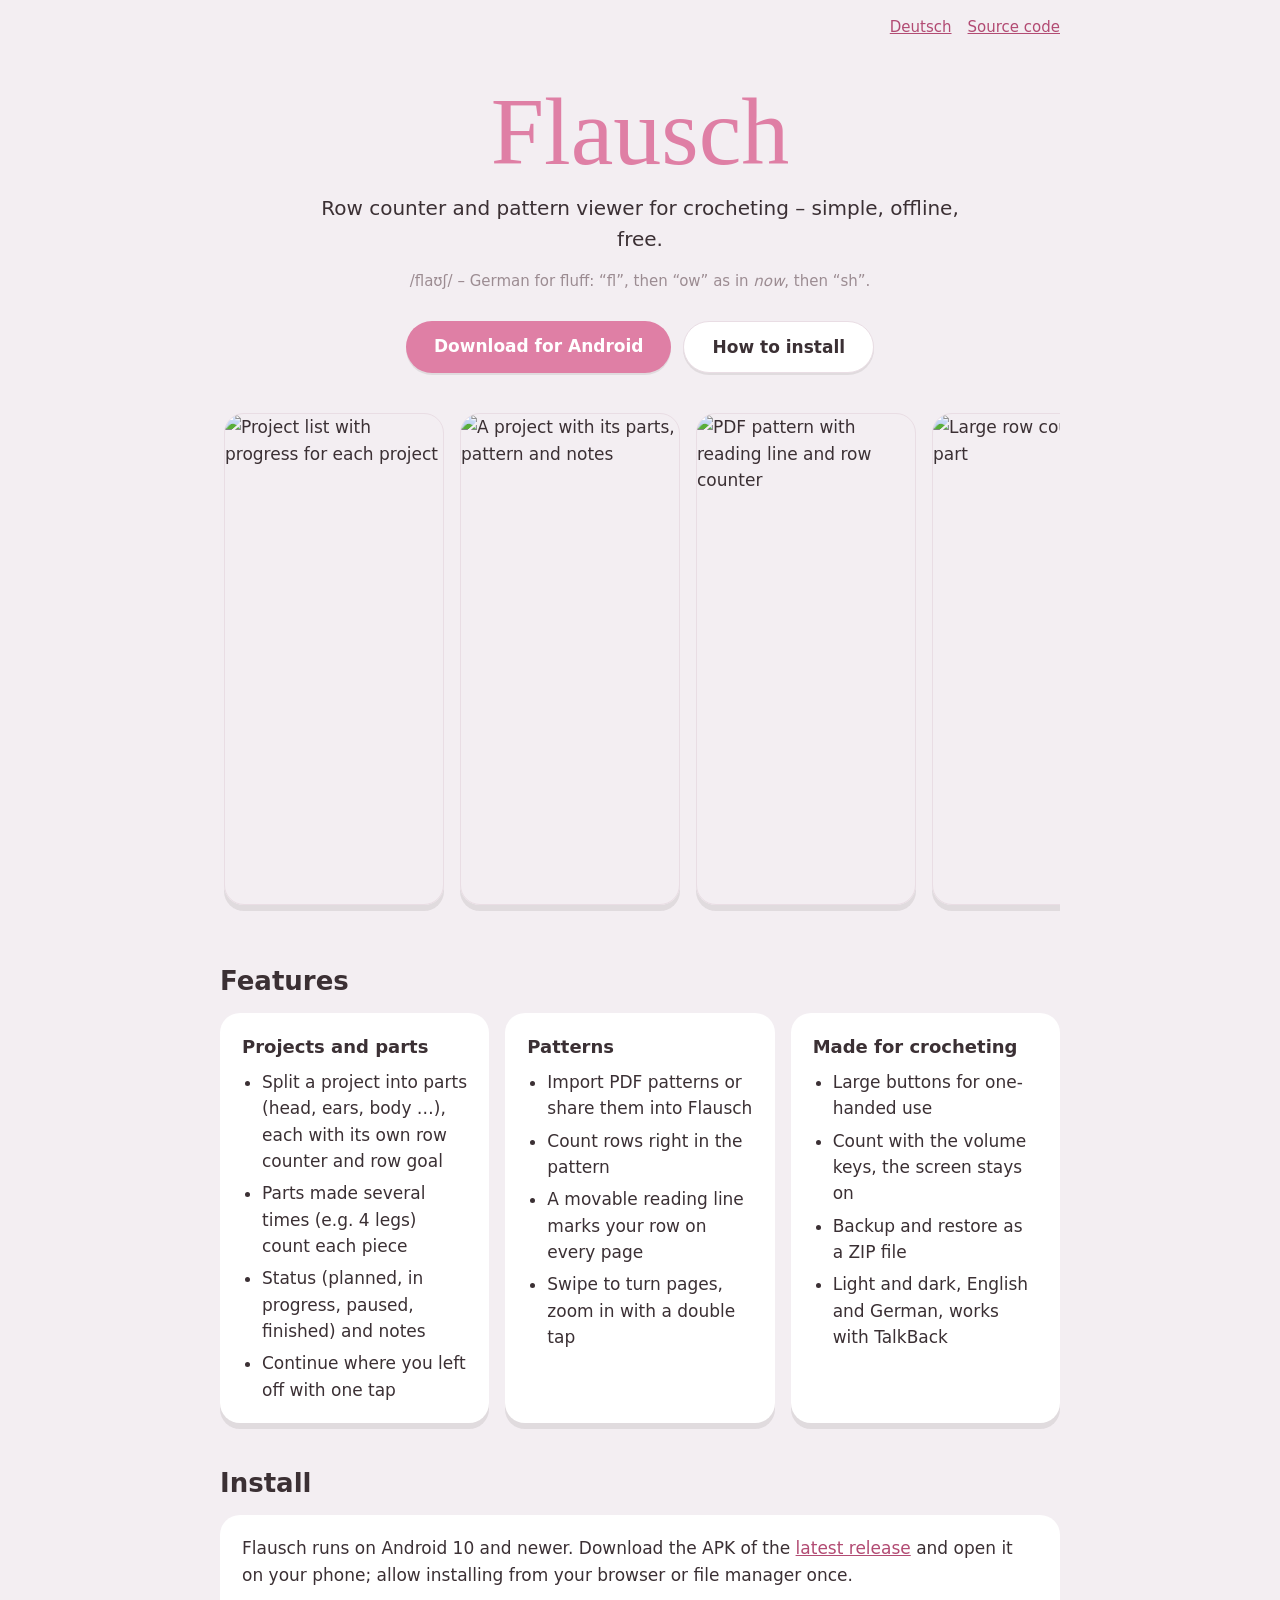
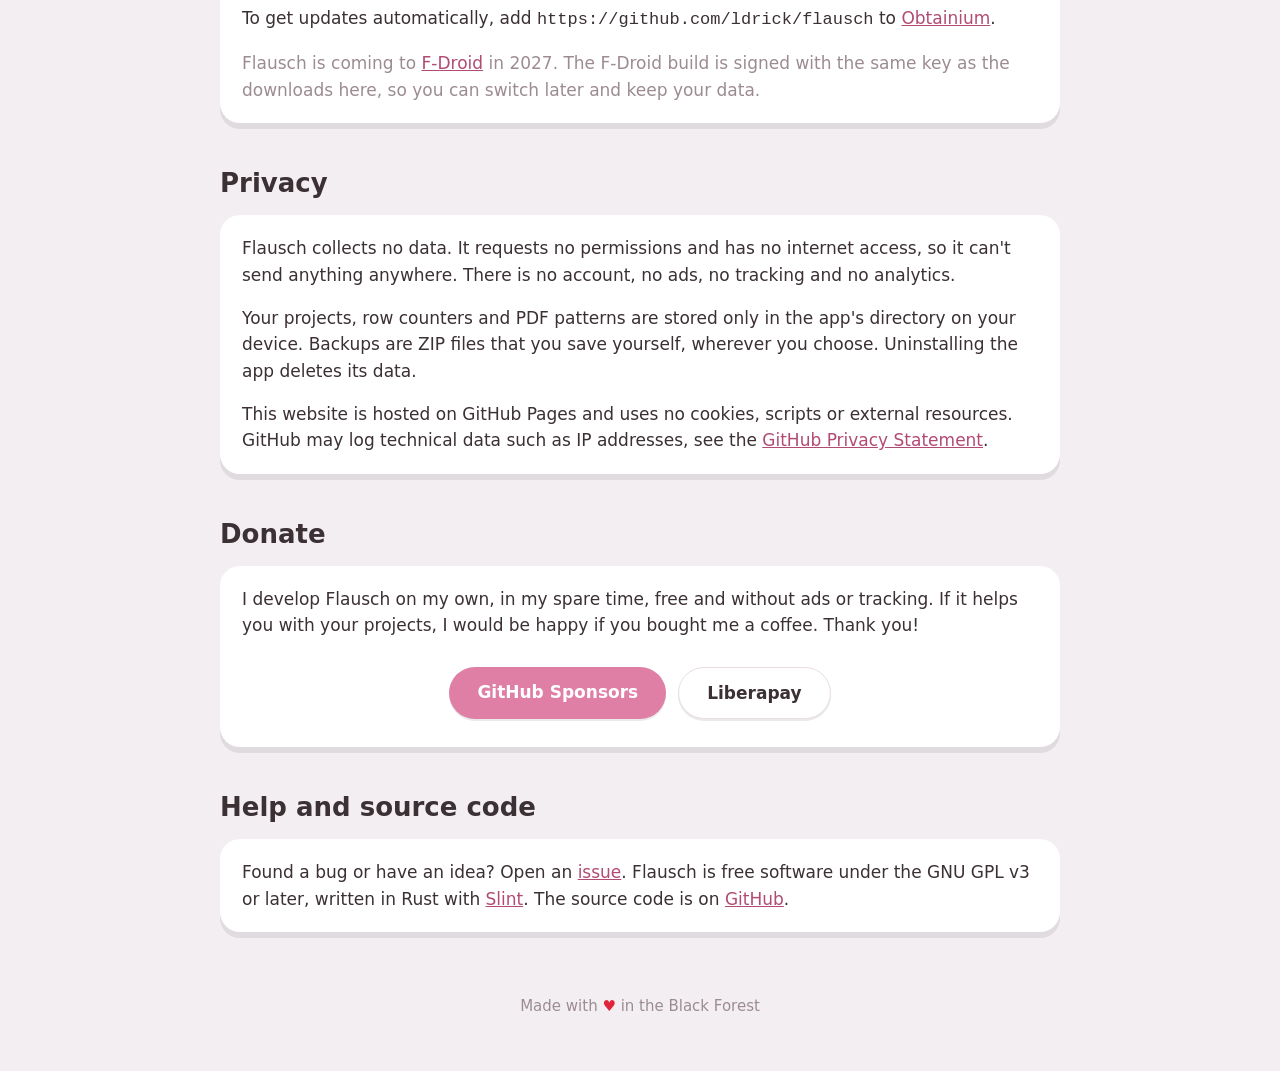
==== website/index.html @ e818947a "feat: project website, linked in the settings" ====
<!doctype html>
<html lang="en">
<head>
    <meta charset="utf-8">
    <meta name="viewport" content="width=device-width, initial-scale=1">
    <title>Flausch – row counter and pattern viewer for crocheting</title>
    <meta name="description" content="Row counter and pattern viewer for crocheting – simple, offline, free. An Android app without account, ads or tracking.">
    <link rel="stylesheet" href="style.css">
    <link rel="icon" href="icon.png">
    <link rel="alternate" hreflang="de" href="https://ldrick.github.io/flausch/de/">
</head>
<body>
<header>
    <nav>
        <a href="de/" hreflang="de" lang="de">Deutsch</a>
        <a href="https://github.com/ldrick/flausch">Source code</a>
    </nav>
</header>
<main>
    <div class="hero">
        <h1 class="wordmark">Flausch</h1>
        <p class="tagline">Row counter and pattern viewer for crocheting – simple, offline, free.</p>
        <p class="pronunciation">/flaʊʃ/ – German for fluff: “fl”, then “ow” as in <i>now</i>, then “sh”.</p>
        <div class="buttons">
            <a class="button" href="https://github.com/ldrick/flausch/releases/latest">Download for Android</a>
            <a class="button secondary" href="#install">How to install</a>
        </div>
    </div>

    <div class="screenshots">
        <img src="screenshots/en/1.png" width="1080" height="2424" alt="Project list with progress for each project">
        <img src="screenshots/en/2.png" width="1080" height="2424" alt="A project with its parts, pattern and notes" loading="lazy">
        <img src="screenshots/en/3.png" width="1080" height="2424" alt="PDF pattern with reading line and row counter" loading="lazy">
        <img src="screenshots/en/4.png" width="1080" height="2424" alt="Large row counter of a part" loading="lazy">
        <img src="screenshots/en/5.png" width="1080" height="2424" alt="Settings" loading="lazy">
        <img src="screenshots/en/6.png" width="1080" height="2424" alt="Project list in dark mode" loading="lazy">
    </div>

    <section>
        <h2>Features</h2>
        <div class="cards">
            <div class="card">
                <h3>Projects and parts</h3>
                <ul>
                    <li>Split a project into parts (head, ears, body …), each with its own row counter and row goal</li>
                    <li>Parts made several times (e.g. 4 legs) count each piece</li>
                    <li>Status (planned, in progress, paused, finished) and notes</li>
                    <li>Continue where you left off with one tap</li>
                </ul>
            </div>
            <div class="card">
                <h3>Patterns</h3>
                <ul>
                    <li>Import PDF patterns or share them into Flausch</li>
                    <li>Count rows right in the pattern</li>
                    <li>A movable reading line marks your row on every page</li>
                    <li>Swipe to turn pages, zoom in with a double tap</li>
                </ul>
            </div>
            <div class="card">
                <h3>Made for crocheting</h3>
                <ul>
                    <li>Large buttons for one-handed use</li>
                    <li>Count with the volume keys, the screen stays on</li>
                    <li>Backup and restore as a ZIP file</li>
                    <li>Light and dark, English and German, works with TalkBack</li>
                </ul>
            </div>
        </div>
    </section>

    <section id="install">
        <h2>Install</h2>
        <div class="card">
            <p>Flausch runs on Android 10 and newer. Download the APK of the
                <a href="https://github.com/ldrick/flausch/releases/latest">latest release</a> and open it on your
                phone; allow installing from your browser or file manager once.</p>
            <p>To get updates automatically, add <code>https://github.com/ldrick/flausch</code> to
                <a href="https://github.com/ImranR98/Obtainium">Obtainium</a>.</p>
            <p class="muted">Flausch is coming to <a href="https://f-droid.org">F-Droid</a> in 2027. The F-Droid build
                is signed with the same key as the downloads here, so you can switch later and keep your data.</p>
        </div>
    </section>

    <section id="privacy">
        <h2>Privacy</h2>
        <div class="card">
            <p>Flausch collects no data. It requests no permissions and has no internet access, so it can't send
                anything anywhere. There is no account, no ads, no tracking and no analytics.</p>
            <p>Your projects, row counters and PDF patterns are stored only in the app's directory on your device.
                Backups are ZIP files that you save yourself, wherever you choose. Uninstalling the app deletes its
                data.</p>
            <p>This website is hosted on GitHub Pages and uses no cookies, scripts or external resources. GitHub may
                log technical data such as IP addresses, see the
                <a href="https://docs.github.com/en/site-policy/privacy-policies/github-general-privacy-statement">GitHub
                Privacy Statement</a>.</p>
        </div>
    </section>

    <section id="donate">
        <h2>Donate</h2>
        <div class="card">
            <p>I develop Flausch on my own, in my spare time, free and without ads or tracking. If it helps you with
                your projects, I would be happy if you bought me a coffee. Thank you!</p>
            <div class="buttons">
                <a class="button" href="https://github.com/sponsors/ldrick">GitHub Sponsors</a>
                <a class="button secondary" href="https://liberapay.com/ldrick">Liberapay</a>
            </div>
        </div>
    </section>

    <section>
        <h2>Help and source code</h2>
        <div class="card">
            <p>Found a bug or have an idea? Open an <a href="https://github.com/ldrick/flausch/issues">issue</a>.
                Flausch is free software under the GNU GPL v3 or later, written in Rust with
                <a href="https://slint.dev">Slint</a>. The source code is on
                <a href="https://github.com/ldrick/flausch">GitHub</a>.</p>
        </div>
    </section>
</main>
<footer>
    <p>Made with <span class="heart" aria-label="love">♥</span> in the Black Forest</p>
</footer>
</body>
</html>
---- website/style.css ----
/* Colors and radii follow ui/theme.slint; change them together. */
@font-face {
    font-family: "Montez";
    src: url("fonts/Montez-Regular.ttf") format("truetype");
    font-display: swap;
}

:root {
    color-scheme: light dark;
    --background: #f3eef2;
    --surface: #ffffff;
    --surface-muted: #f8f3f6;
    --border: #e9dde4;
    --text: #3b3034;
    --text-muted: #9c8c92;
    --accent: #df7fa5;
    --accent-pressed: #b24b73;
    --accent-soft: #f0b9ce;
    --on-accent: #ffffff;
    --heart: #e0243a;
    --shadow: #3b30341a;
    --radius-small: 12px;
    --radius: 20px;
    --radius-large: 28px;
}

@media (prefers-color-scheme: dark) {
    :root {
        --background: #1b1618;
        --surface: #251f22;
        --surface-muted: #312a2d;
        --border: #3d3438;
        --text: #eee4e8;
        --text-muted: #a6969c;
        --accent: #f0b9ce;
        --accent-pressed: #df7fa5;
        --accent-soft: #4a2638;
        --on-accent: #3a1427;
        --heart: #ff5c6c;
        --shadow: #00000060;
    }
}

* {
    box-sizing: border-box;
}

body {
    margin: 0;
    background: var(--background);
    color: var(--text);
    font: 17px/1.55 system-ui, -apple-system, "Segoe UI", Roboto, sans-serif;
}

main,
header,
footer {
    max-width: 880px;
    margin: 0 auto;
    padding: 0 20px;
}

a {
    color: var(--accent-pressed);
}

@media (prefers-color-scheme: dark) {
    a {
        color: var(--accent);
    }
}

nav {
    display: flex;
    justify-content: flex-end;
    gap: 16px;
    padding: 16px 0;
    font-size: 15px;
}

.hero {
    text-align: center;
    padding: 24px 0 8px;
}

.wordmark {
    margin: 0;
    font-family: "Montez", cursive;
    font-weight: normal;
    font-size: 96px;
    line-height: 1.1;
    color: var(--accent);
}

.tagline {
    margin: 8px auto 0;
    max-width: 34em;
    font-size: 20px;
}

.pronunciation {
    color: var(--text-muted);
    font-size: 15px;
}

.buttons {
    display: flex;
    flex-wrap: wrap;
    justify-content: center;
    gap: 12px;
    margin: 28px 0 8px;
}

.button {
    display: inline-block;
    min-height: 48px;
    padding: 12px 28px;
    border-radius: 999px;
    background: var(--accent);
    color: var(--on-accent);
    font-weight: 600;
    text-decoration: none;
    box-shadow: 0 2px 0 var(--shadow);
}

.button:hover {
    background: var(--accent-pressed);
    color: #ffffff;
}

.button.secondary {
    background: var(--surface);
    color: var(--text);
    border: 1px solid var(--border);
}

.button.secondary:hover {
    background: var(--surface-muted);
}

.screenshots {
    display: flex;
    gap: 16px;
    overflow-x: auto;
    padding: 24px 4px 16px;
    scroll-snap-type: x mandatory;
}

.screenshots img {
    flex: 0 0 auto;
    width: 220px;
    height: auto;
    border-radius: var(--radius);
    border: 1px solid var(--border);
    box-shadow: 0 6px 0 var(--shadow);
    scroll-snap-align: center;
}

section {
    margin: 24px 0;
}

h2 {
    margin: 40px 0 12px;
    font-size: 26px;
}

.cards {
    display: grid;
    grid-template-columns: repeat(auto-fit, minmax(250px, 1fr));
    gap: 16px;
}

.card {
    background: var(--surface);
    border-radius: var(--radius);
    padding: 20px 22px;
    box-shadow: 0 6px 0 var(--shadow);
}

.card h3 {
    margin: 0 0 8px;
    font-size: 18px;
}

.card ul {
    margin: 0;
    padding-left: 20px;
}

.card li + li {
    margin-top: 6px;
}

.card p:first-child {
    margin-top: 0;
}

.card p:last-child {
    margin-bottom: 0;
}

.muted {
    color: var(--text-muted);
}

footer {
    padding-top: 24px;
    padding-bottom: 40px;
    text-align: center;
    color: var(--text-muted);
    font-size: 15px;
}

.heart {
    color: var(--heart);
}

@media (max-width: 480px) {
    .wordmark {
        font-size: 72px;
    }

    .screenshots img {
        width: 180px;
    }
}
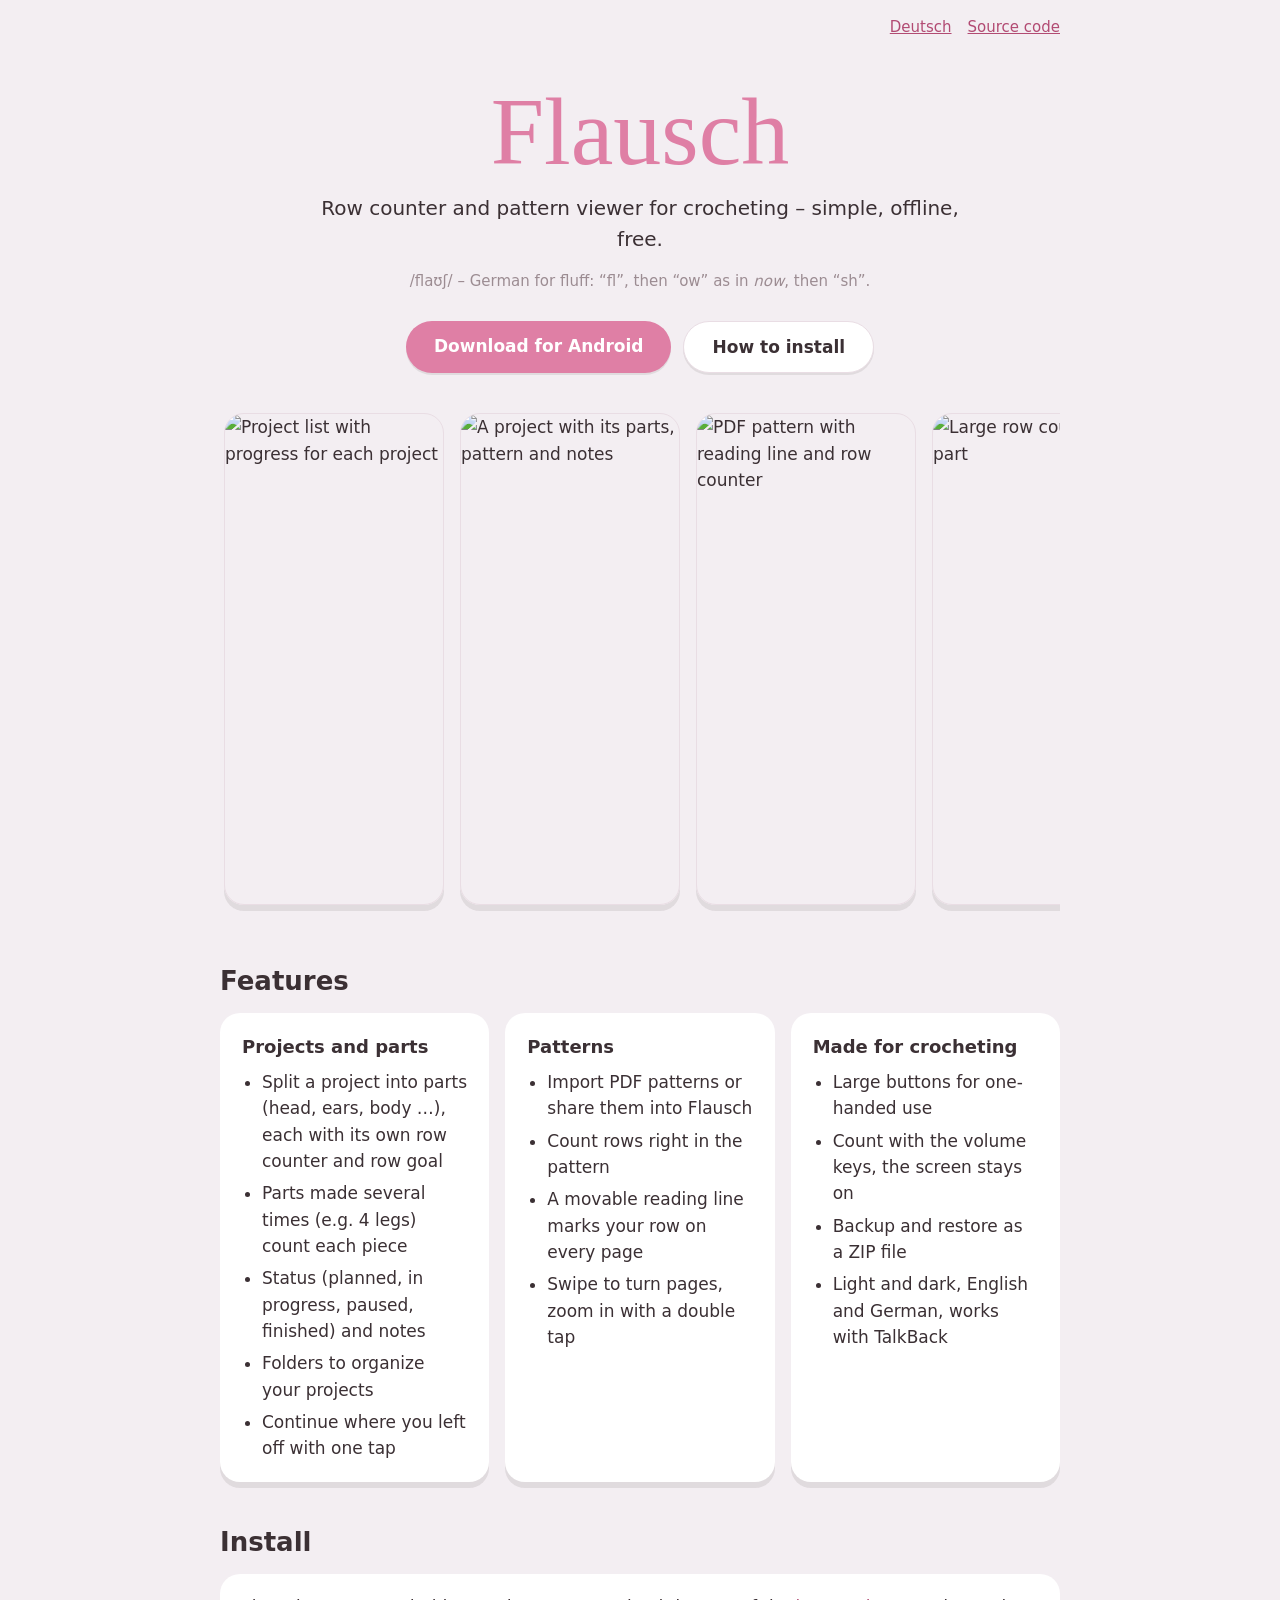
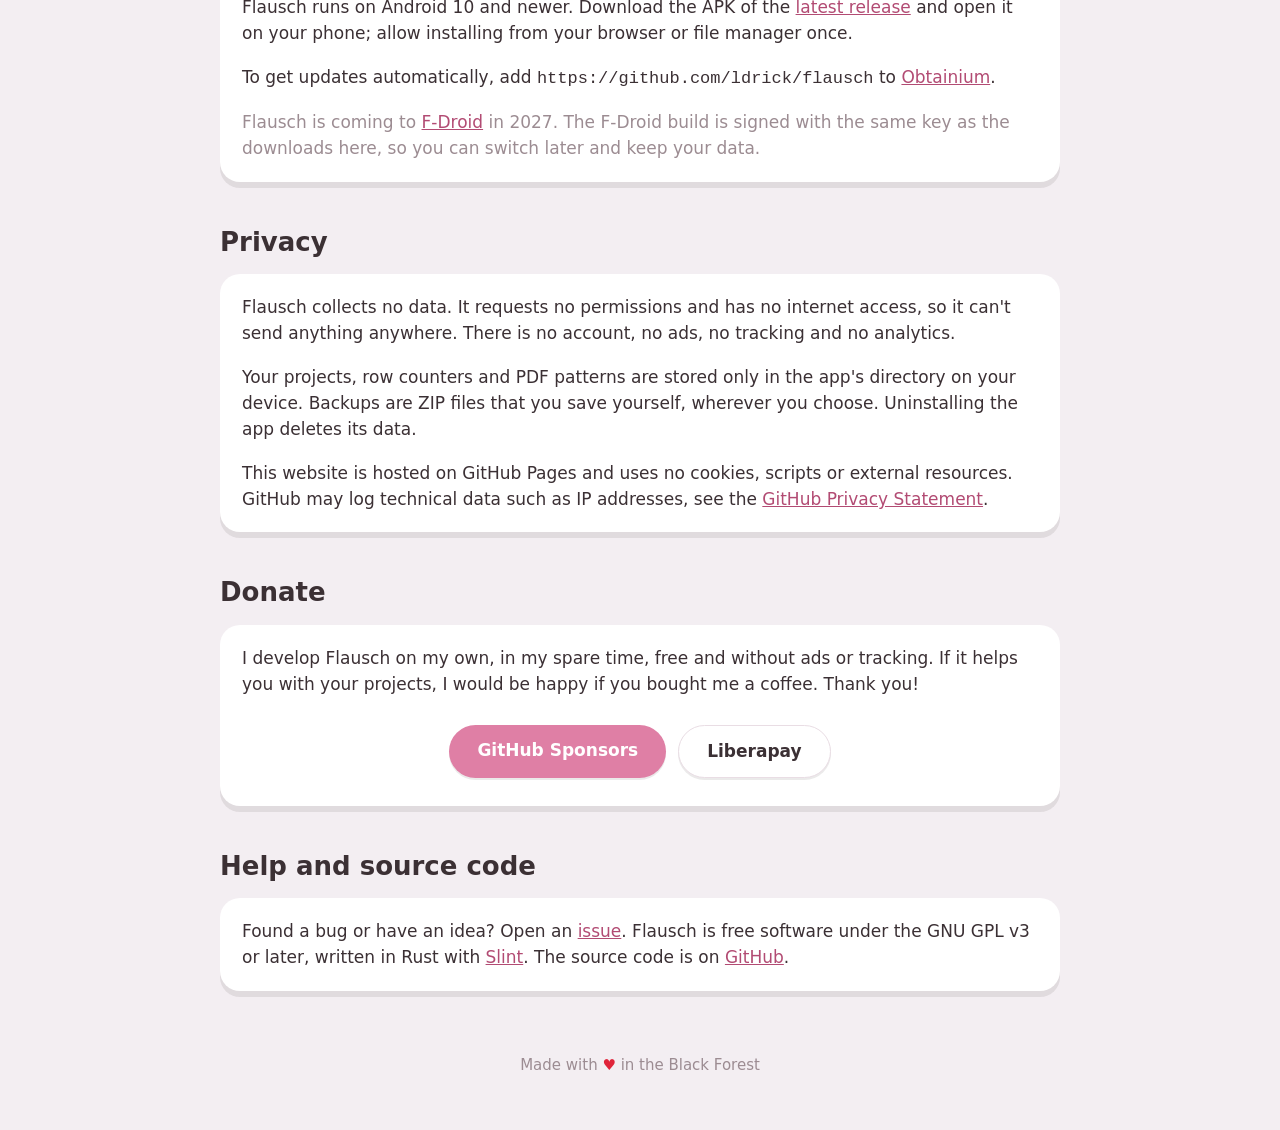
==== commit 6cb7fb88: "feat: folders for projects Projects can be organized in folders on the project list: create, rename " ====
--- a/website/index.html
+++ b/website/index.html
@@ -45,6 +45,7 @@
                     <li>Split a project into parts (head, ears, body …), each with its own row counter and row goal</li>
                     <li>Parts made several times (e.g. 4 legs) count each piece</li>
                     <li>Status (planned, in progress, paused, finished) and notes</li>
+                    <li>Folders to organize your projects</li>
                     <li>Continue where you left off with one tap</li>
                 </ul>
             </div>
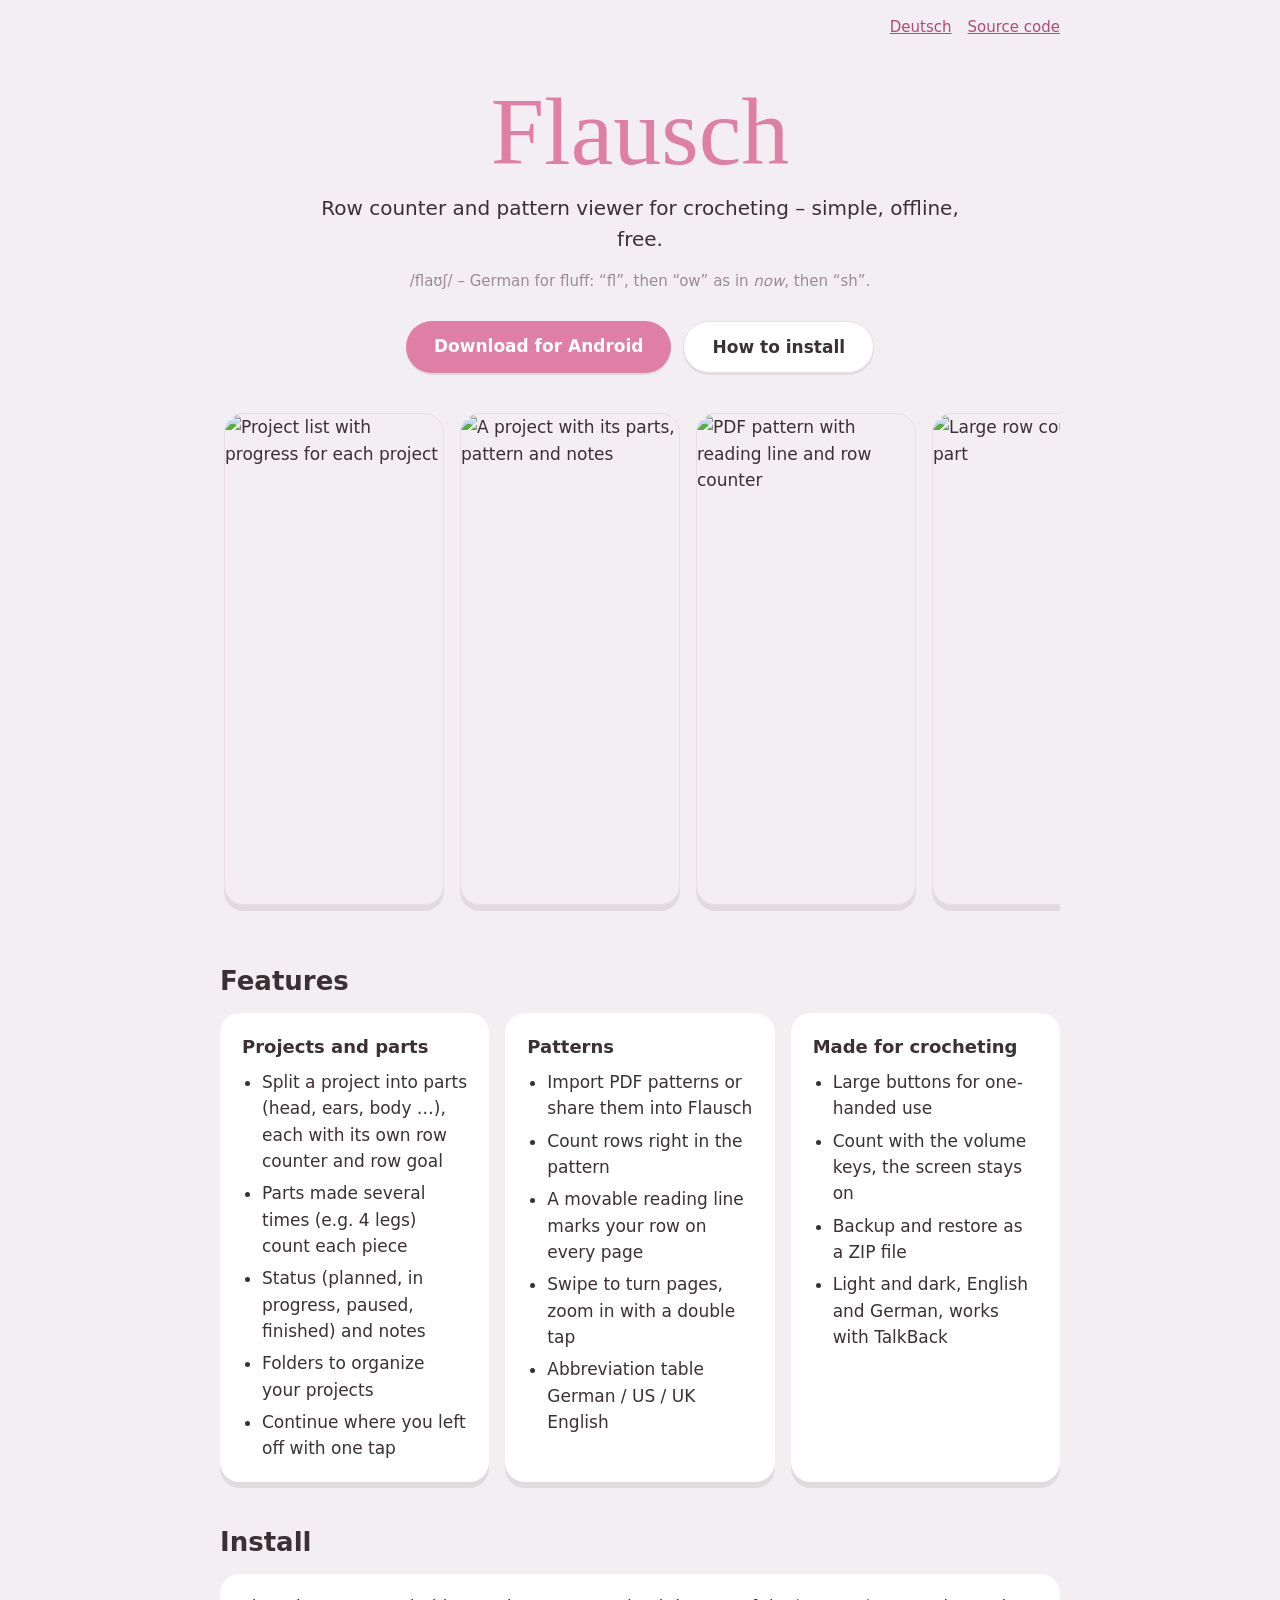
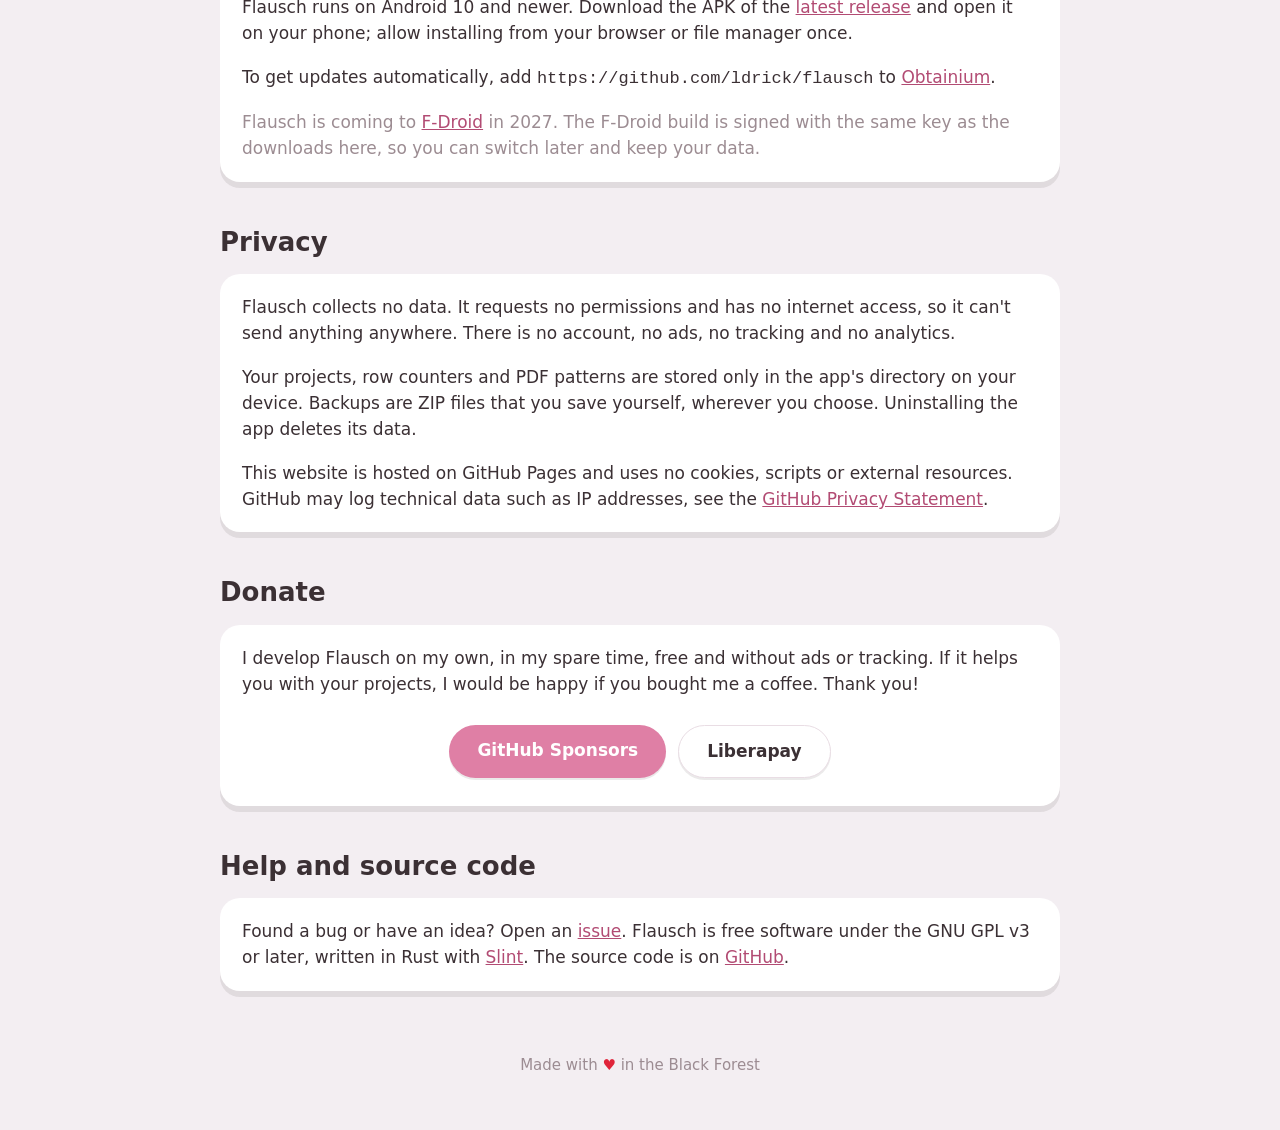
==== commit 27ebe5bb: "feat: abbreviation table German / US / UK English" ====
--- a/website/index.html
+++ b/website/index.html
@@ -56,6 +56,7 @@
                     <li>Count rows right in the pattern</li>
                     <li>A movable reading line marks your row on every page</li>
                     <li>Swipe to turn pages, zoom in with a double tap</li>
+                    <li>Abbreviation table German / US / UK English</li>
                 </ul>
             </div>
             <div class="card">
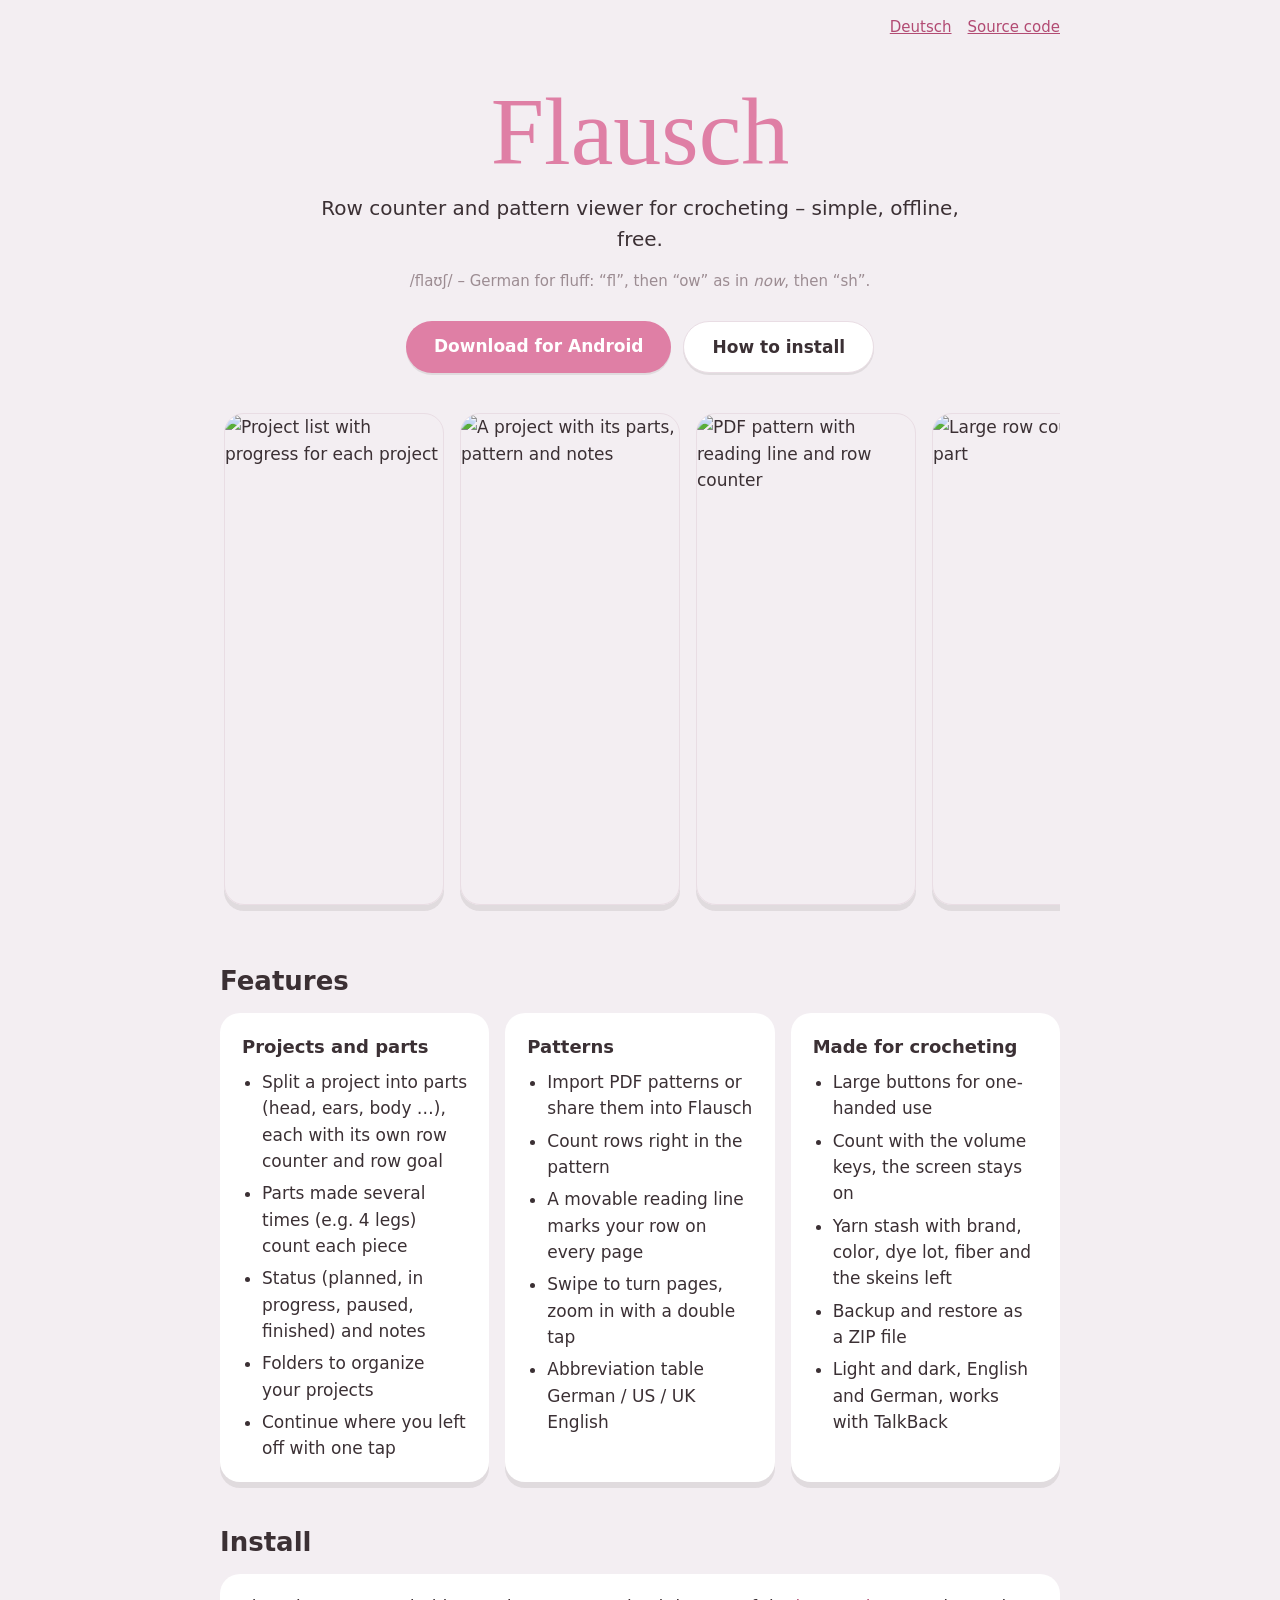
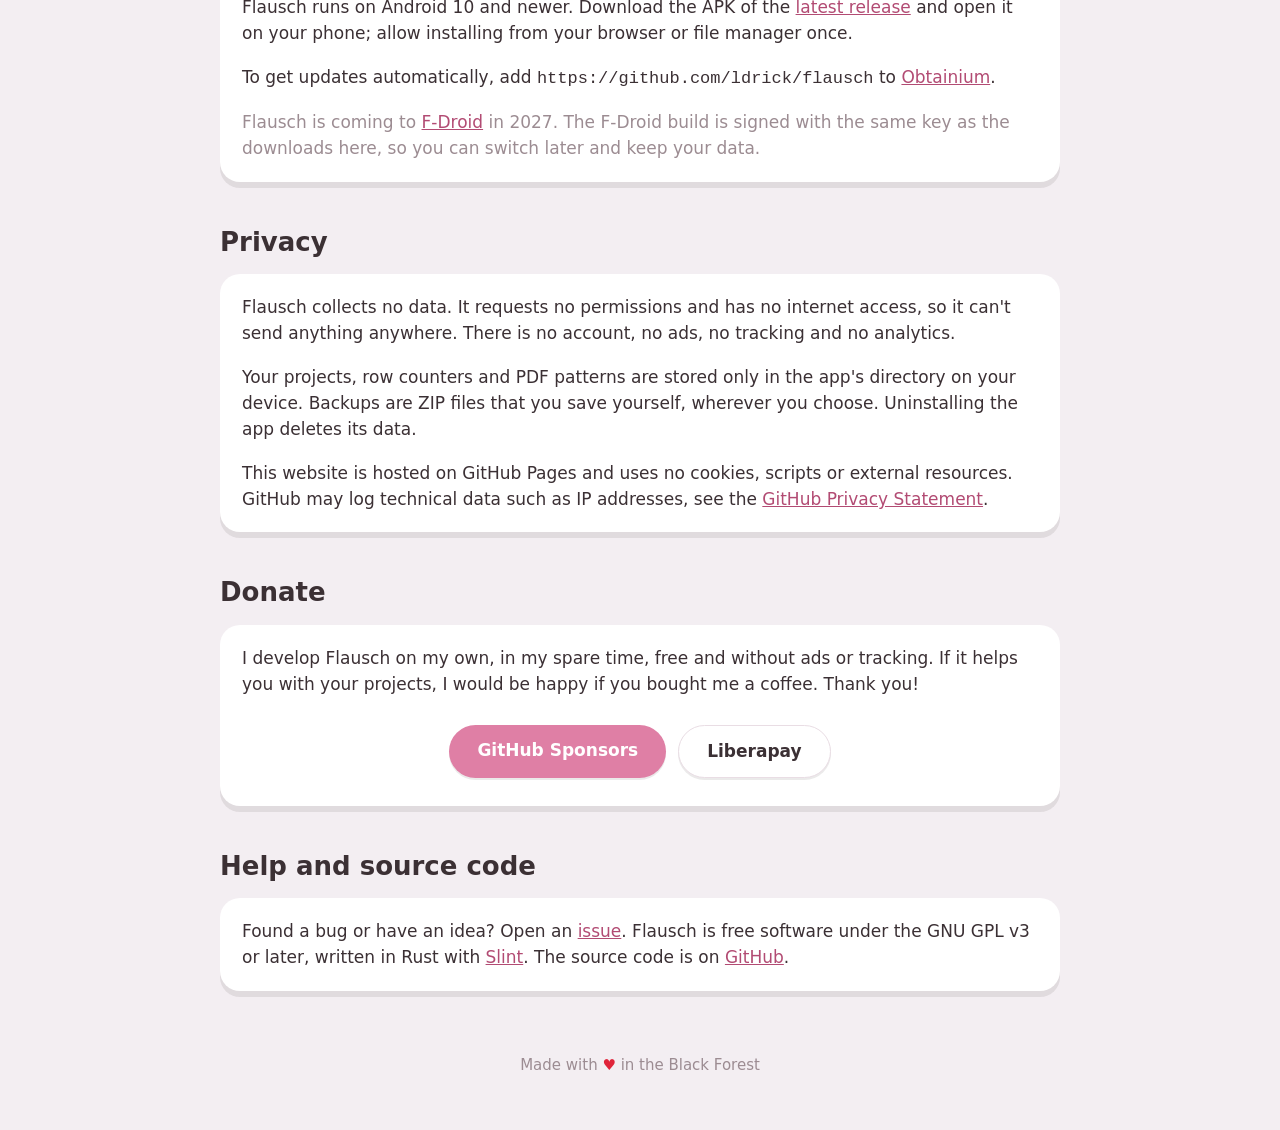
==== commit 00878f52: "feat: yarn stash" ====
--- a/website/index.html
+++ b/website/index.html
@@ -64,6 +64,7 @@
                 <ul>
                     <li>Large buttons for one-handed use</li>
                     <li>Count with the volume keys, the screen stays on</li>
+                    <li>Yarn stash with brand, color, dye lot, fiber and the skeins left</li>
                     <li>Backup and restore as a ZIP file</li>
                     <li>Light and dark, English and German, works with TalkBack</li>
                 </ul>
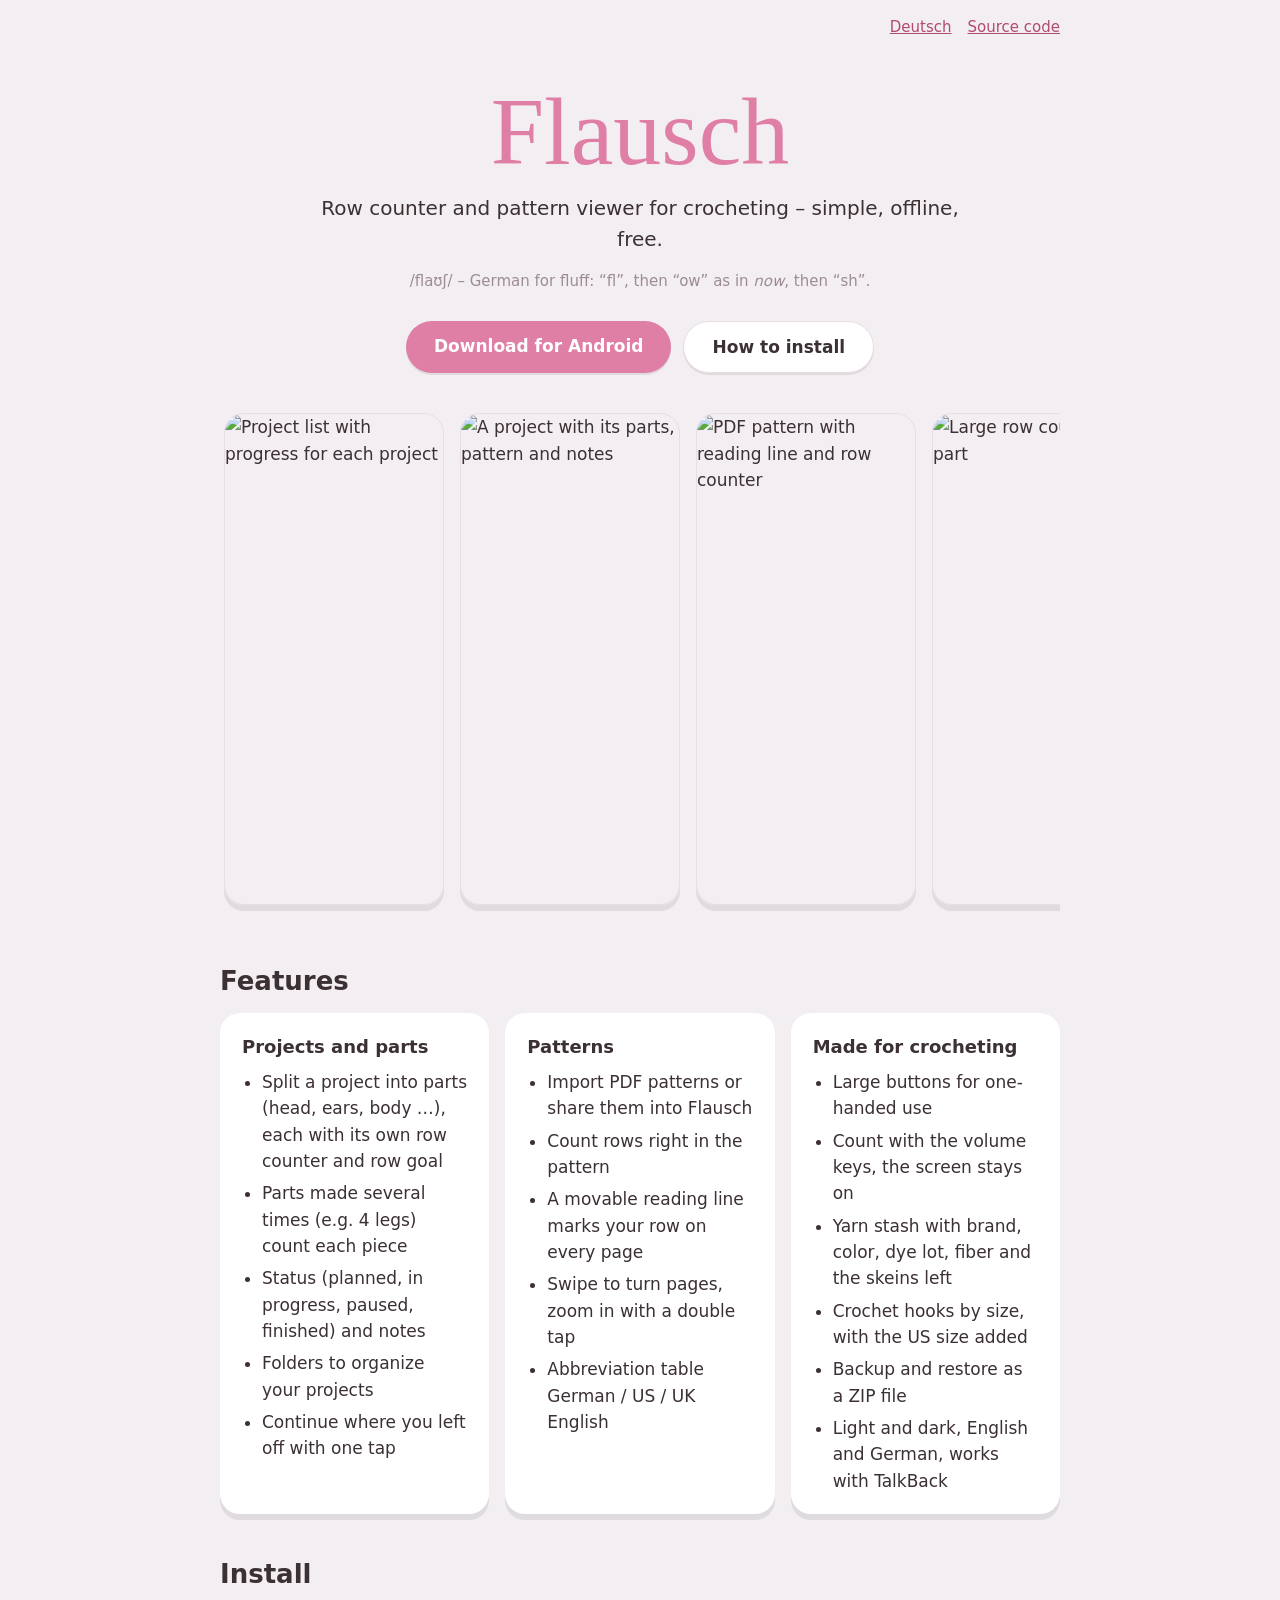
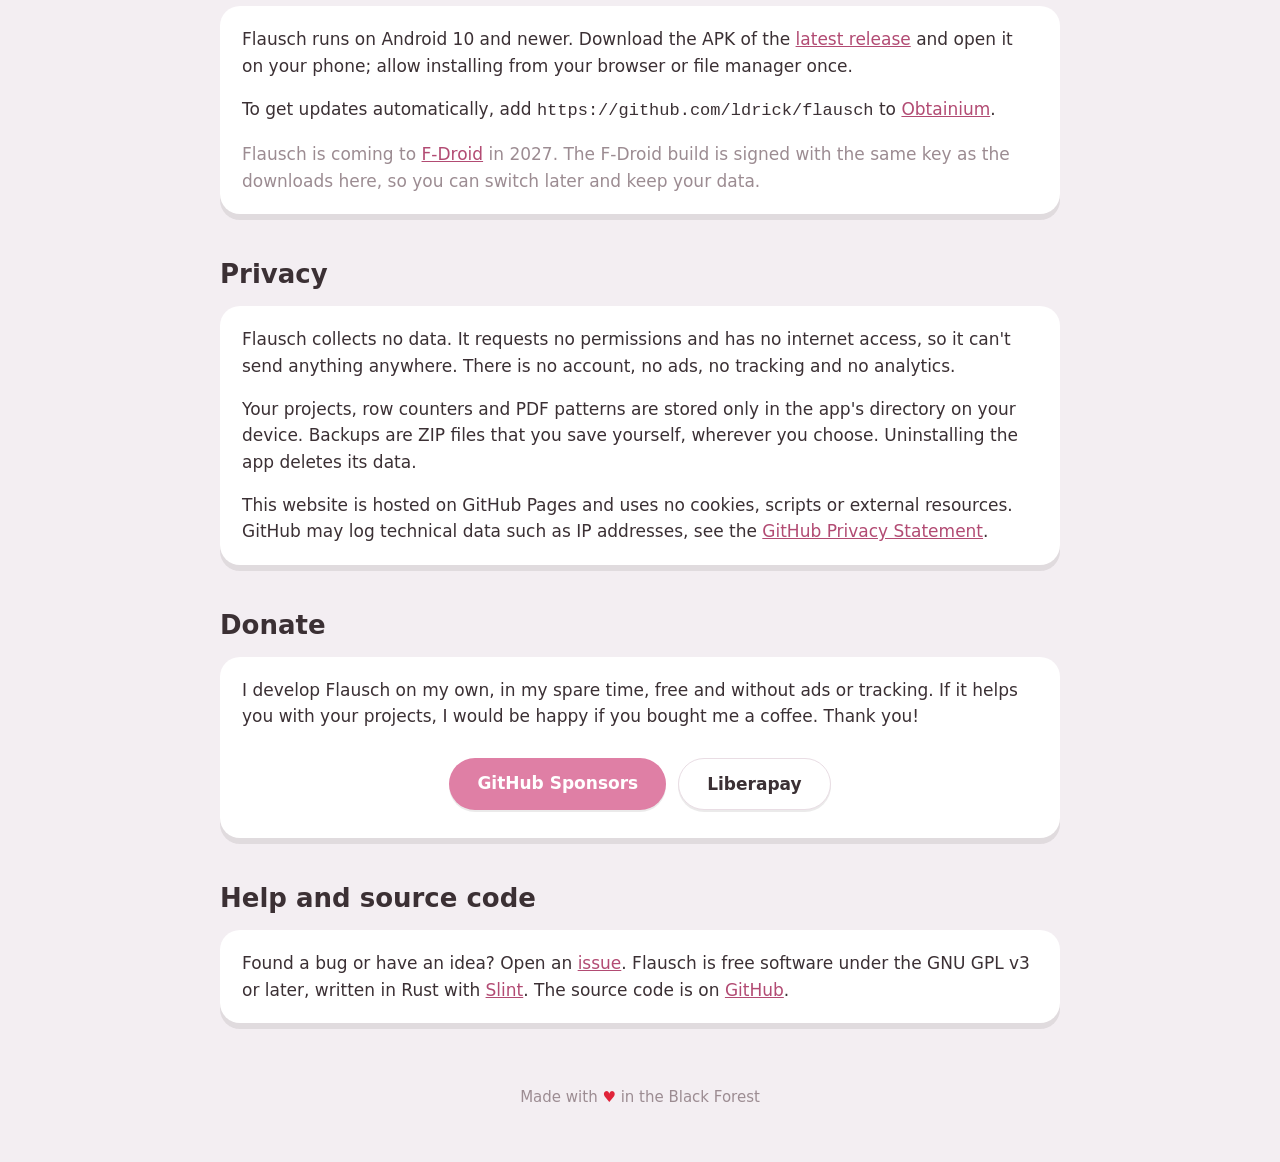
==== commit 05232dfc: "feat: crochet hooks Closes #5" ====
--- a/website/index.html
+++ b/website/index.html
@@ -65,6 +65,7 @@
                     <li>Large buttons for one-handed use</li>
                     <li>Count with the volume keys, the screen stays on</li>
                     <li>Yarn stash with brand, color, dye lot, fiber and the skeins left</li>
+                    <li>Crochet hooks by size, with the US size added</li>
                     <li>Backup and restore as a ZIP file</li>
                     <li>Light and dark, English and German, works with TalkBack</li>
                 </ul>
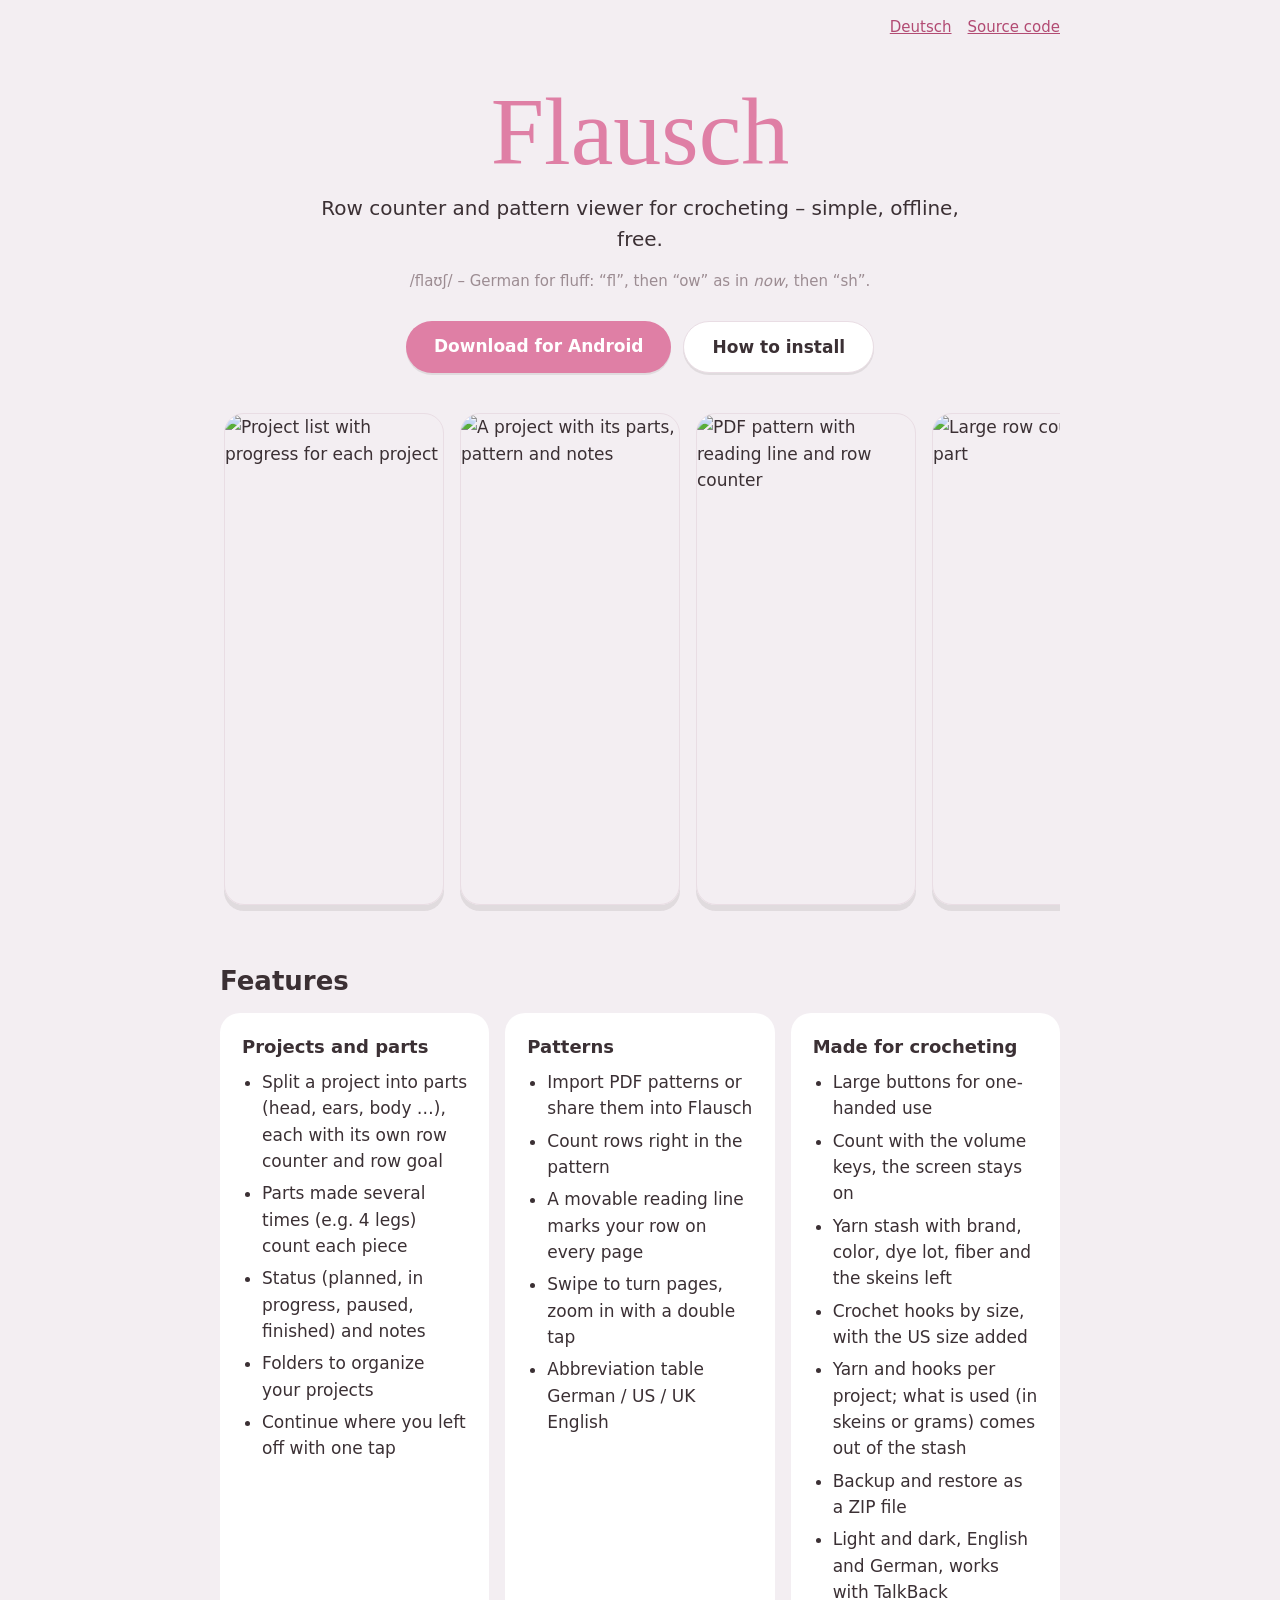
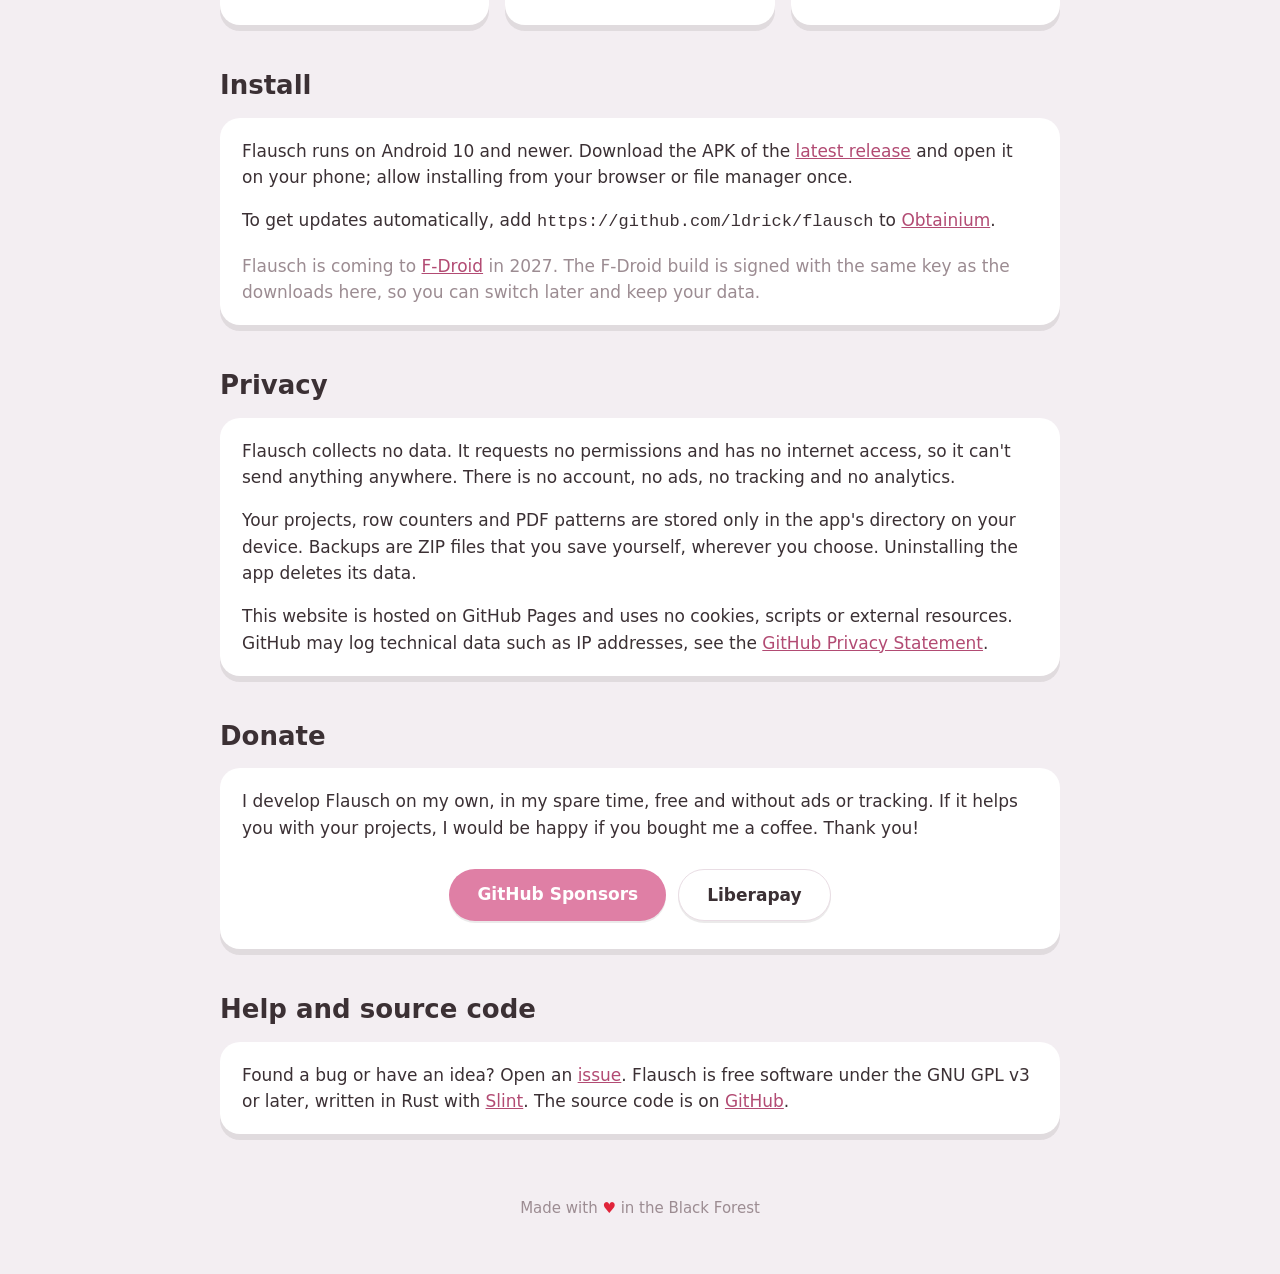
==== commit 4bcc9409: "feat: yarn and hooks per project Closes #6" ====
--- a/website/index.html
+++ b/website/index.html
@@ -66,6 +66,7 @@
                     <li>Count with the volume keys, the screen stays on</li>
                     <li>Yarn stash with brand, color, dye lot, fiber and the skeins left</li>
                     <li>Crochet hooks by size, with the US size added</li>
+                    <li>Yarn and hooks per project; what is used (in skeins or grams) comes out of the stash</li>
                     <li>Backup and restore as a ZIP file</li>
                     <li>Light and dark, English and German, works with TalkBack</li>
                 </ul>
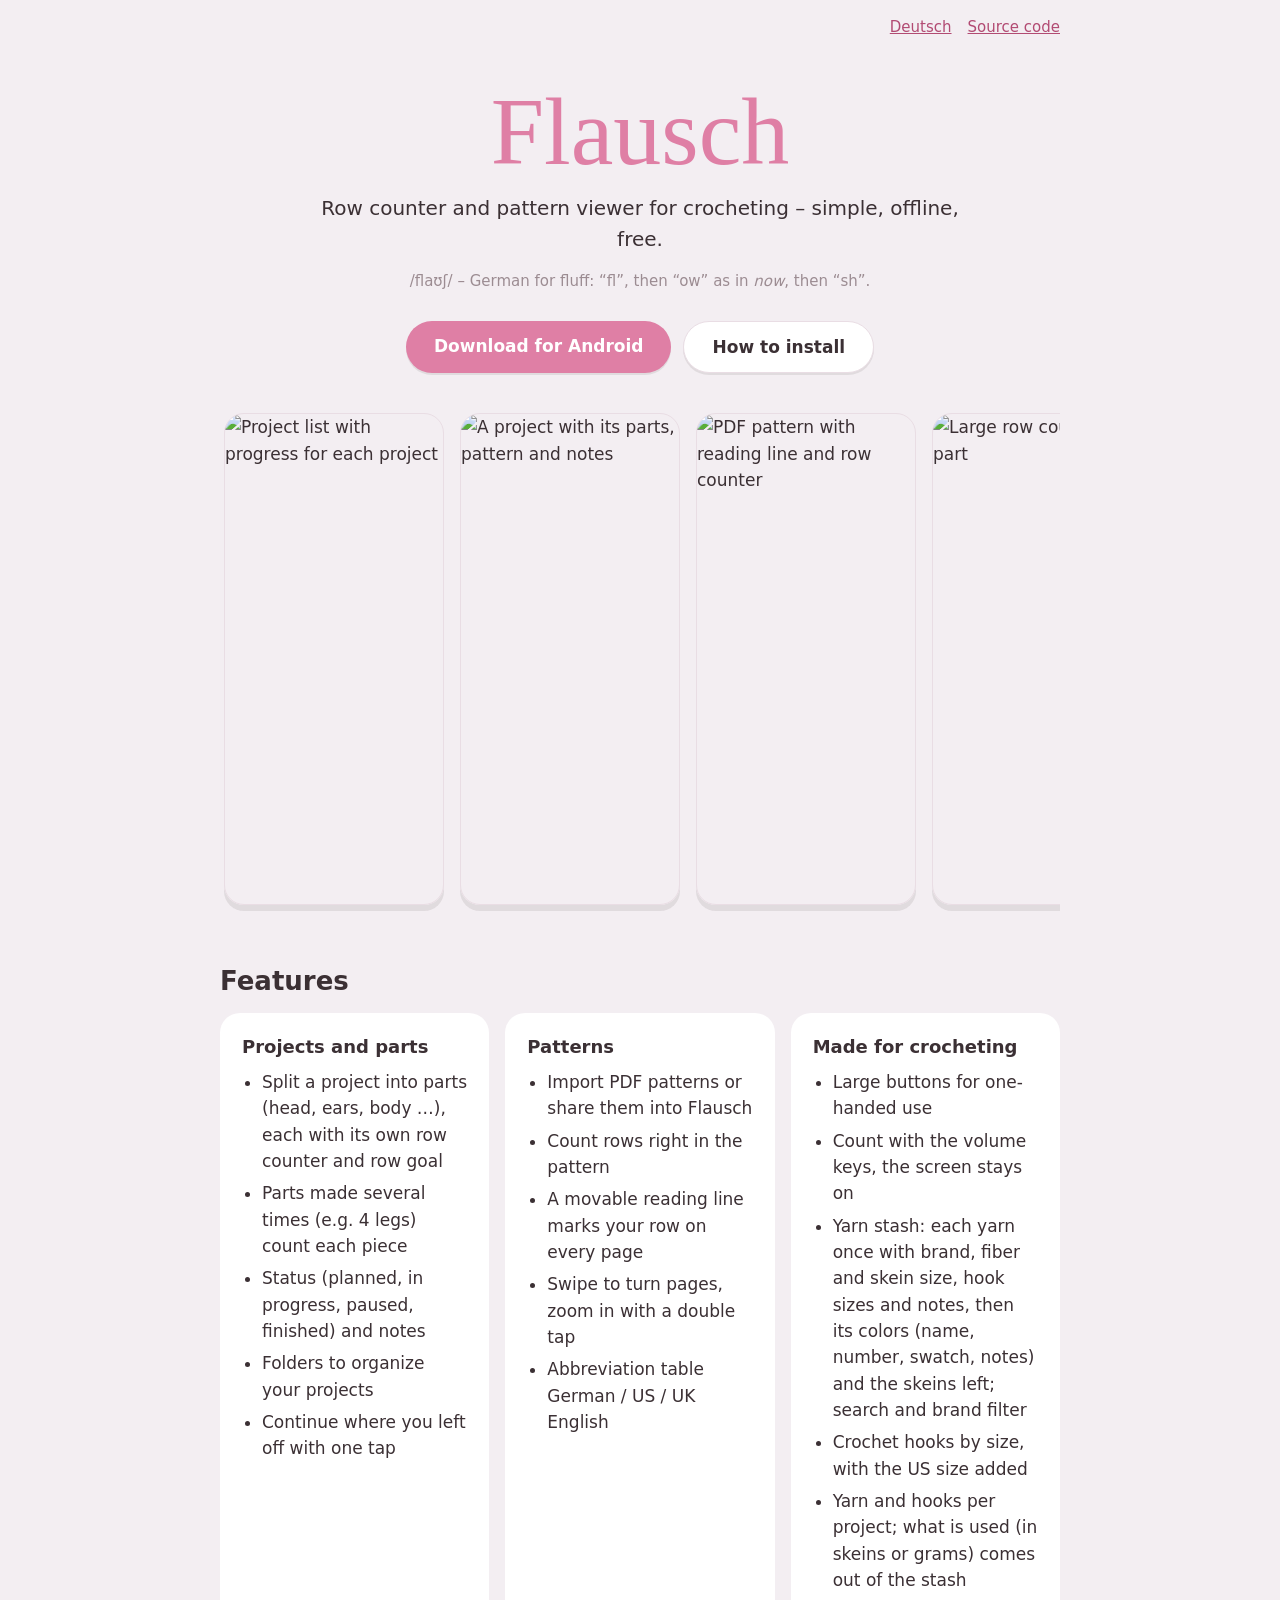
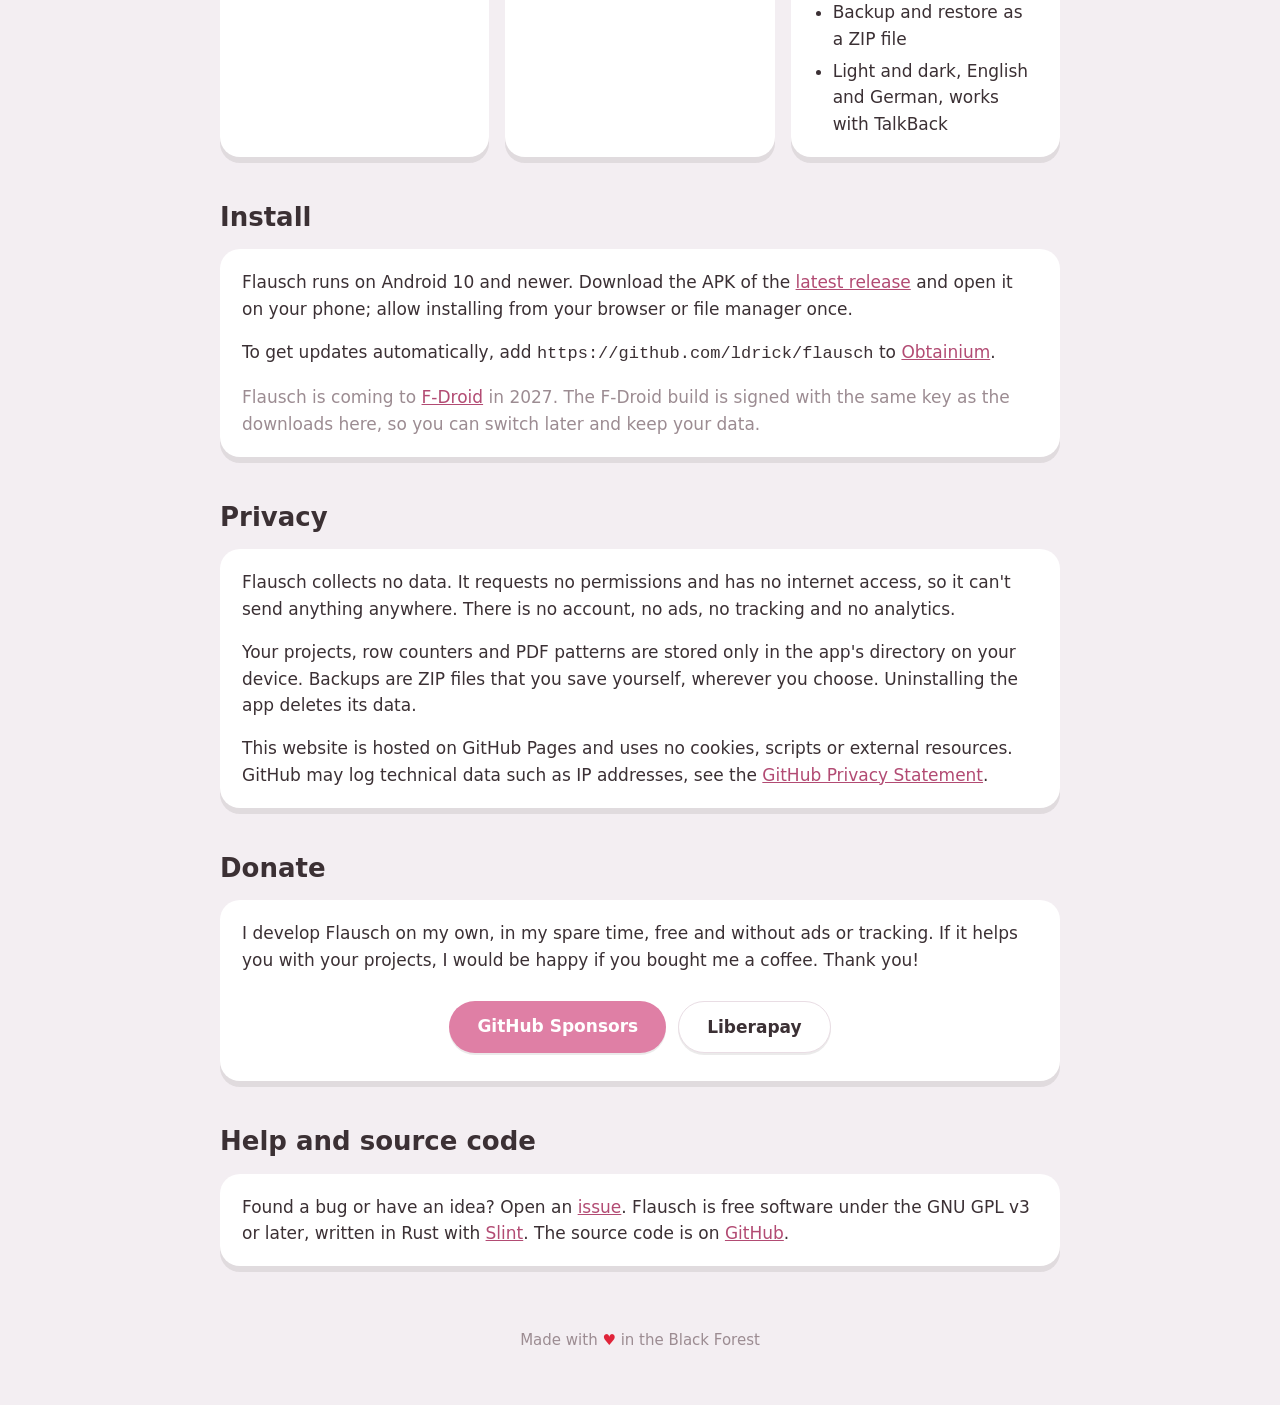
==== commit 5ef89db5: "feat: yarn stash with yarn lines, colors, search and brand suggestions Closes #39  - Yarn stash in t" ====
--- a/website/index.html
+++ b/website/index.html
@@ -64,7 +64,7 @@
                 <ul>
                     <li>Large buttons for one-handed use</li>
                     <li>Count with the volume keys, the screen stays on</li>
-                    <li>Yarn stash with brand, color, dye lot, fiber and the skeins left</li>
+                    <li>Yarn stash: each yarn once with brand, fiber and skein size, hook sizes and notes, then its colors (name, number, swatch, notes) and the skeins left; search and brand filter</li>
                     <li>Crochet hooks by size, with the US size added</li>
                     <li>Yarn and hooks per project; what is used (in skeins or grams) comes out of the stash</li>
                     <li>Backup and restore as a ZIP file</li>
